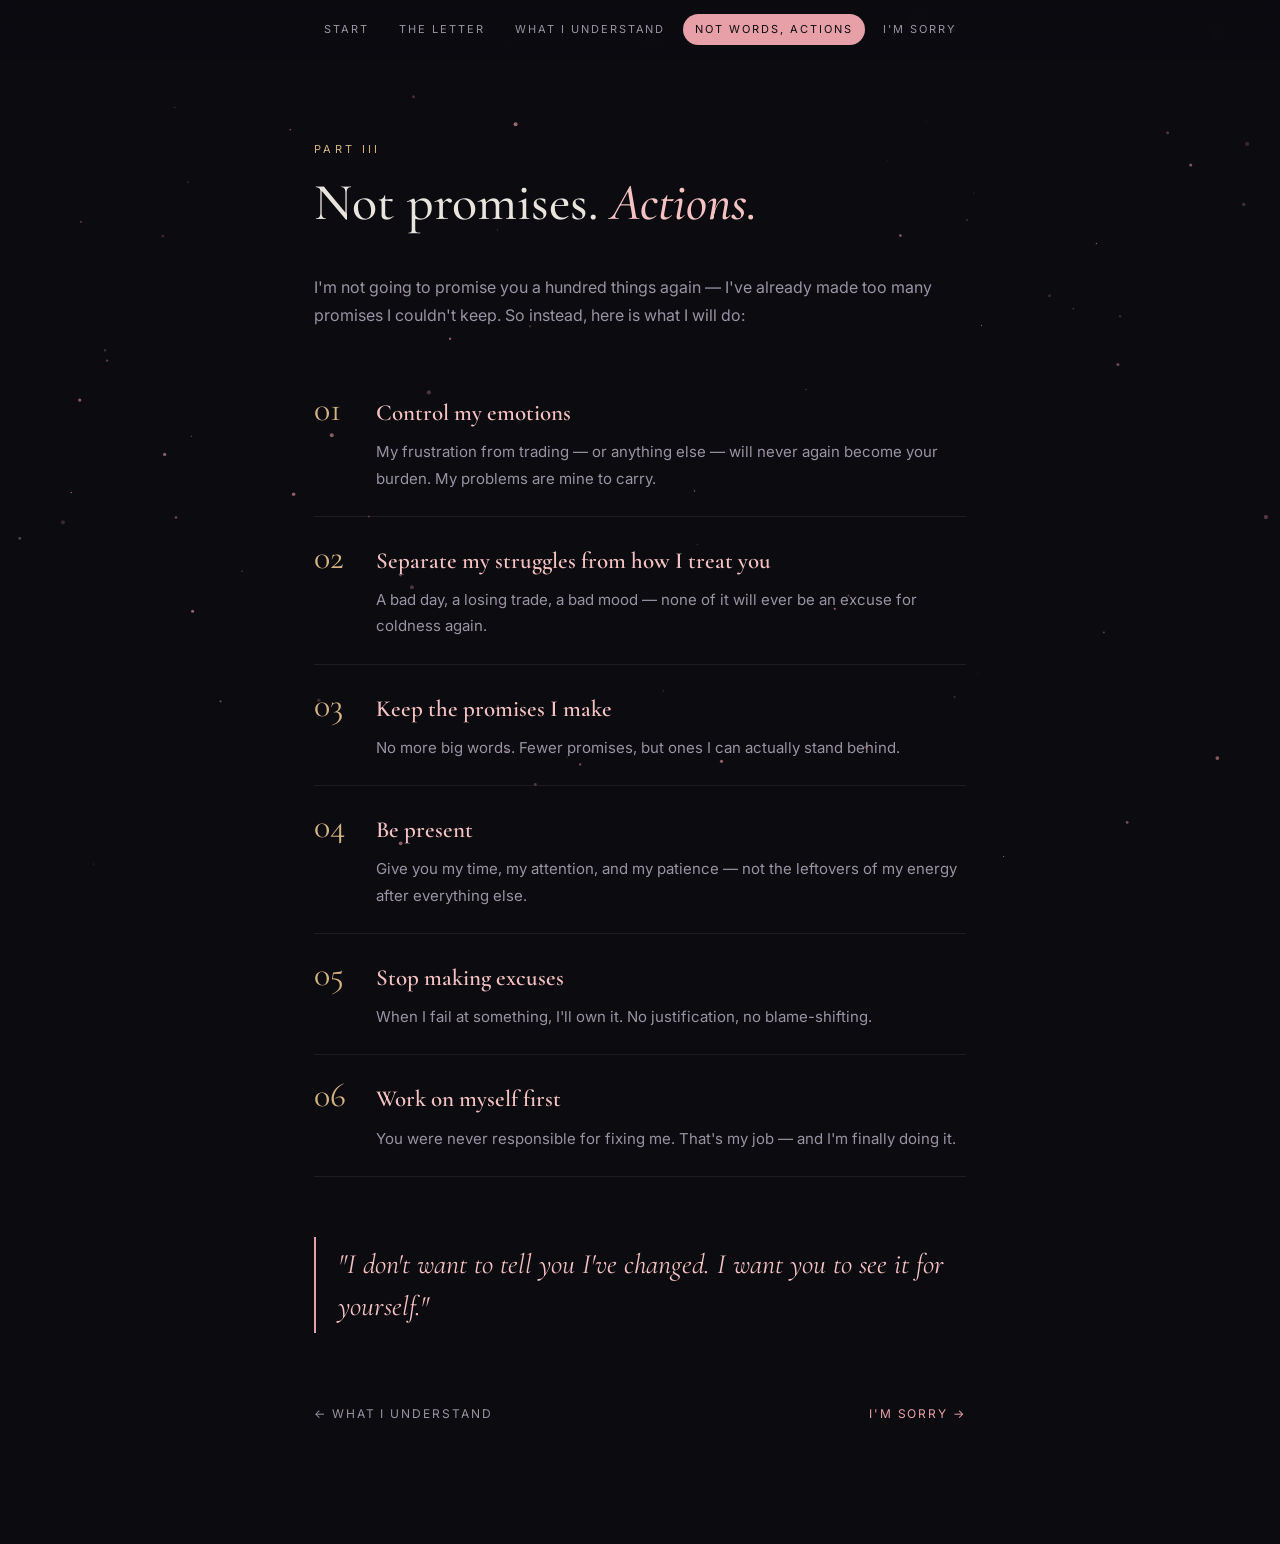
==== actions.html @ 15f601dc "first commit" ====
<!DOCTYPE html>
<html lang="en">
<head>
<meta charset="UTF-8">
<meta name="viewport" content="width=device-width, initial-scale=1.0">
<title>Not Words, Actions — For Nurai</title>
<link rel="preconnect" href="https://fonts.googleapis.com">
<link href="https://fonts.googleapis.com/css2?family=Cormorant+Garamond:ital,wght@0,400;0,500;0,600;1,400;1,500&family=Inter:wght@300;400;500&display=swap" rel="stylesheet">
<link rel="stylesheet" href="css/style.css">
</head>
<body>
<canvas id="stars"></canvas>
<nav>
  <a href="index.html">Start</a>
  <a href="letter.html">The Letter</a>
  <a href="understand.html">What I Understand</a>
  <a href="actions.html" class="active">Not Words, Actions</a>
  <a href="sorry.html">I'm Sorry</a>
</nav>

<div class="page">
  <div class="kicker reveal">Part III</div>
  <h2 class="reveal">Not promises. <em>Actions.</em></h2>
  <p class="reveal" style="color:var(--muted);margin-bottom:40px">I'm not going to promise you a hundred things again — I've already made too many promises I couldn't keep. So instead, here is what I will do:</p>
  <div>
    <div class="action reveal"><div class="num">01</div><div><h3>Control my emotions</h3><p>My frustration from trading — or anything else — will never again become your burden. My problems are mine to carry.</p></div></div>
    <div class="action reveal"><div class="num">02</div><div><h3>Separate my struggles from how I treat you</h3><p>A bad day, a losing trade, a bad mood — none of it will ever be an excuse for coldness again.</p></div></div>
    <div class="action reveal"><div class="num">03</div><div><h3>Keep the promises I make</h3><p>No more big words. Fewer promises, but ones I can actually stand behind.</p></div></div>
    <div class="action reveal"><div class="num">04</div><div><h3>Be present</h3><p>Give you my time, my attention, and my patience — not the leftovers of my energy after everything else.</p></div></div>
    <div class="action reveal"><div class="num">05</div><div><h3>Stop making excuses</h3><p>When I fail at something, I'll own it. No justification, no blame-shifting.</p></div></div>
    <div class="action reveal"><div class="num">06</div><div><h3>Work on myself first</h3><p>You were never responsible for fixing me. That's my job — and I'm finally doing it.</p></div></div>
  </div>
  <div class="quote reveal" style="margin-top:60px">"I don't want to tell you I've changed. I want you to see it for yourself."</div>
  <div class="pager">
  <a href="understand.html">← What I Understand</a>
  <a href="sorry.html" class="next">I'm Sorry →</a>
</div>
</div>

<script src="js/main.js"></script>
</body>
</html>
---- css/style.css ----
:root{
  --bg:#0b0b10; --bg2:#12121a; --ink:#e9e4de; --muted:#9a93a3;
  --rose:#e8a0a8; --rose2:#f4c2c2; --gold:#d4b483;
  --serif:'Cormorant Garamond',Georgia,serif; --sans:'Inter',system-ui,sans-serif;
}
*{margin:0;padding:0;box-sizing:border-box}
html{scroll-behavior:smooth}
body{background:var(--bg);color:var(--ink);font-family:var(--sans);
  line-height:1.75;-webkit-font-smoothing:antialiased;overflow-x:hidden}
#stars{position:fixed;inset:0;z-index:0;pointer-events:none}
.wrap{position:relative;z-index:1;max-width:760px;margin:0 auto;padding:0 24px}

/* nav */
nav{position:fixed;top:0;left:0;right:0;z-index:10;
  display:flex;justify-content:center;gap:6px;padding:14px 10px;
  background:linear-gradient(180deg,rgba(11,11,16,.92),rgba(11,11,16,0));
  backdrop-filter:blur(6px);flex-wrap:wrap}
nav a{font-size:11px;letter-spacing:.18em;text-transform:uppercase;
  color:var(--muted);text-decoration:none;padding:6px 12px;border-radius:99px;
  transition:all .3s}
nav a:hover{color:var(--rose2)}
nav a.active{color:var(--bg);background:var(--rose)}

/* hero */
.hero{min-height:100vh;display:flex;flex-direction:column;justify-content:center;align-items:center;text-align:center;padding:100px 24px 60px}
.hero h1{font-family:var(--serif);font-weight:500;font-size:clamp(56px,12vw,120px);
  line-height:1;background:linear-gradient(120deg,var(--rose2),var(--gold));
  -webkit-background-clip:text;background-clip:text;color:transparent}
.hero .sub{margin-top:22px;color:var(--muted);font-size:15px;max-width:460px}
.pulse{width:10px;height:10px;border-radius:50%;background:var(--rose);
  margin:34px auto 0;animation:pulse 2s infinite}
@keyframes pulse{0%{box-shadow:0 0 0 0 rgba(232,160,168,.6)}70%{box-shadow:0 0 0 22px rgba(232,160,168,0)}100%{box-shadow:0 0 0 0 rgba(232,160,168,0)}}

.btn{display:inline-block;margin-top:44px;padding:15px 42px;border:1px solid var(--rose);
  color:var(--rose2);text-decoration:none;border-radius:99px;font-size:13px;
  letter-spacing:.22em;text-transform:uppercase;transition:all .4s}
.btn:hover{background:var(--rose);color:var(--bg);box-shadow:0 0 40px rgba(232,160,168,.35)}

/* letter pages */
.page{max-width:700px;margin:0 auto;padding:140px 24px 120px}
.kicker{font-size:11px;letter-spacing:.3em;text-transform:uppercase;color:var(--gold);margin-bottom:14px}
.page h2{font-family:var(--serif);font-weight:500;font-size:clamp(34px,6vw,52px);line-height:1.15;margin-bottom:40px}
.page h2 em{color:var(--rose2);font-style:italic}
.letter p{font-family:var(--serif);font-size:clamp(19px,2.6vw,23px);line-height:1.85;color:#ddd6d0;margin-bottom:30px}
.letter p:first-of-type::first-letter{font-size:2.2em;color:var(--rose);float:left;line-height:1;margin:6px 10px 0 0}
.letter strong{color:var(--rose2);font-weight:600}
.divider{text-align:center;color:var(--rose);letter-spacing:1em;margin:50px 0;font-size:12px;opacity:.7}

/* quote cards */
.quote{border-left:2px solid var(--rose);padding:6px 0 6px 22px;margin:44px 0;
  font-family:var(--serif);font-style:italic;font-size:clamp(22px,3.4vw,28px);color:var(--rose2);line-height:1.5}

/* actions list */
.action{display:flex;gap:18px;align-items:flex-start;padding:24px 0;border-bottom:1px solid rgba(233,228,222,.08)}
.action .num{font-family:var(--serif);font-size:34px;color:var(--gold);line-height:1;min-width:44px}
.action h3{font-family:var(--serif);font-size:23px;font-weight:600;color:var(--rose2);margin-bottom:6px}
.action p{color:var(--muted);font-size:15px}

/* final */
.final{text-align:center;min-height:100vh;display:flex;flex-direction:column;justify-content:center}
.final h2{font-family:var(--serif);font-weight:500;font-size:clamp(44px,9vw,90px);line-height:1.1;
  background:linear-gradient(120deg,var(--rose2),var(--gold));-webkit-background-clip:text;background-clip:text;color:transparent}
.final p{color:var(--muted);max-width:480px;margin:30px auto 0;font-size:15px}
.heart{display:inline-block;font-size:34px;animation:beat 1.4s infinite ease-in-out;margin-top:40px}
@keyframes beat{0%,100%{transform:scale(1)}25%{transform:scale(1.18)}40%{transform:scale(1)}}

/* reveal */
.reveal{opacity:0;transform:translateY(34px);transition:opacity .9s ease,transform .9s ease}
.reveal.visible{opacity:1;transform:none}

.pager{display:flex;justify-content:space-between;margin-top:70px;gap:12px;flex-wrap:wrap}
.pager a{font-size:12px;letter-spacing:.16em;text-transform:uppercase;color:var(--muted);text-decoration:none;transition:color .3s}
.pager a:hover{color:var(--rose2)}
.pager a.next{color:var(--rose)}
footer{text-align:center;padding:40px 20px;color:#5c5666;font-size:11px;letter-spacing:.2em;text-transform:uppercase}
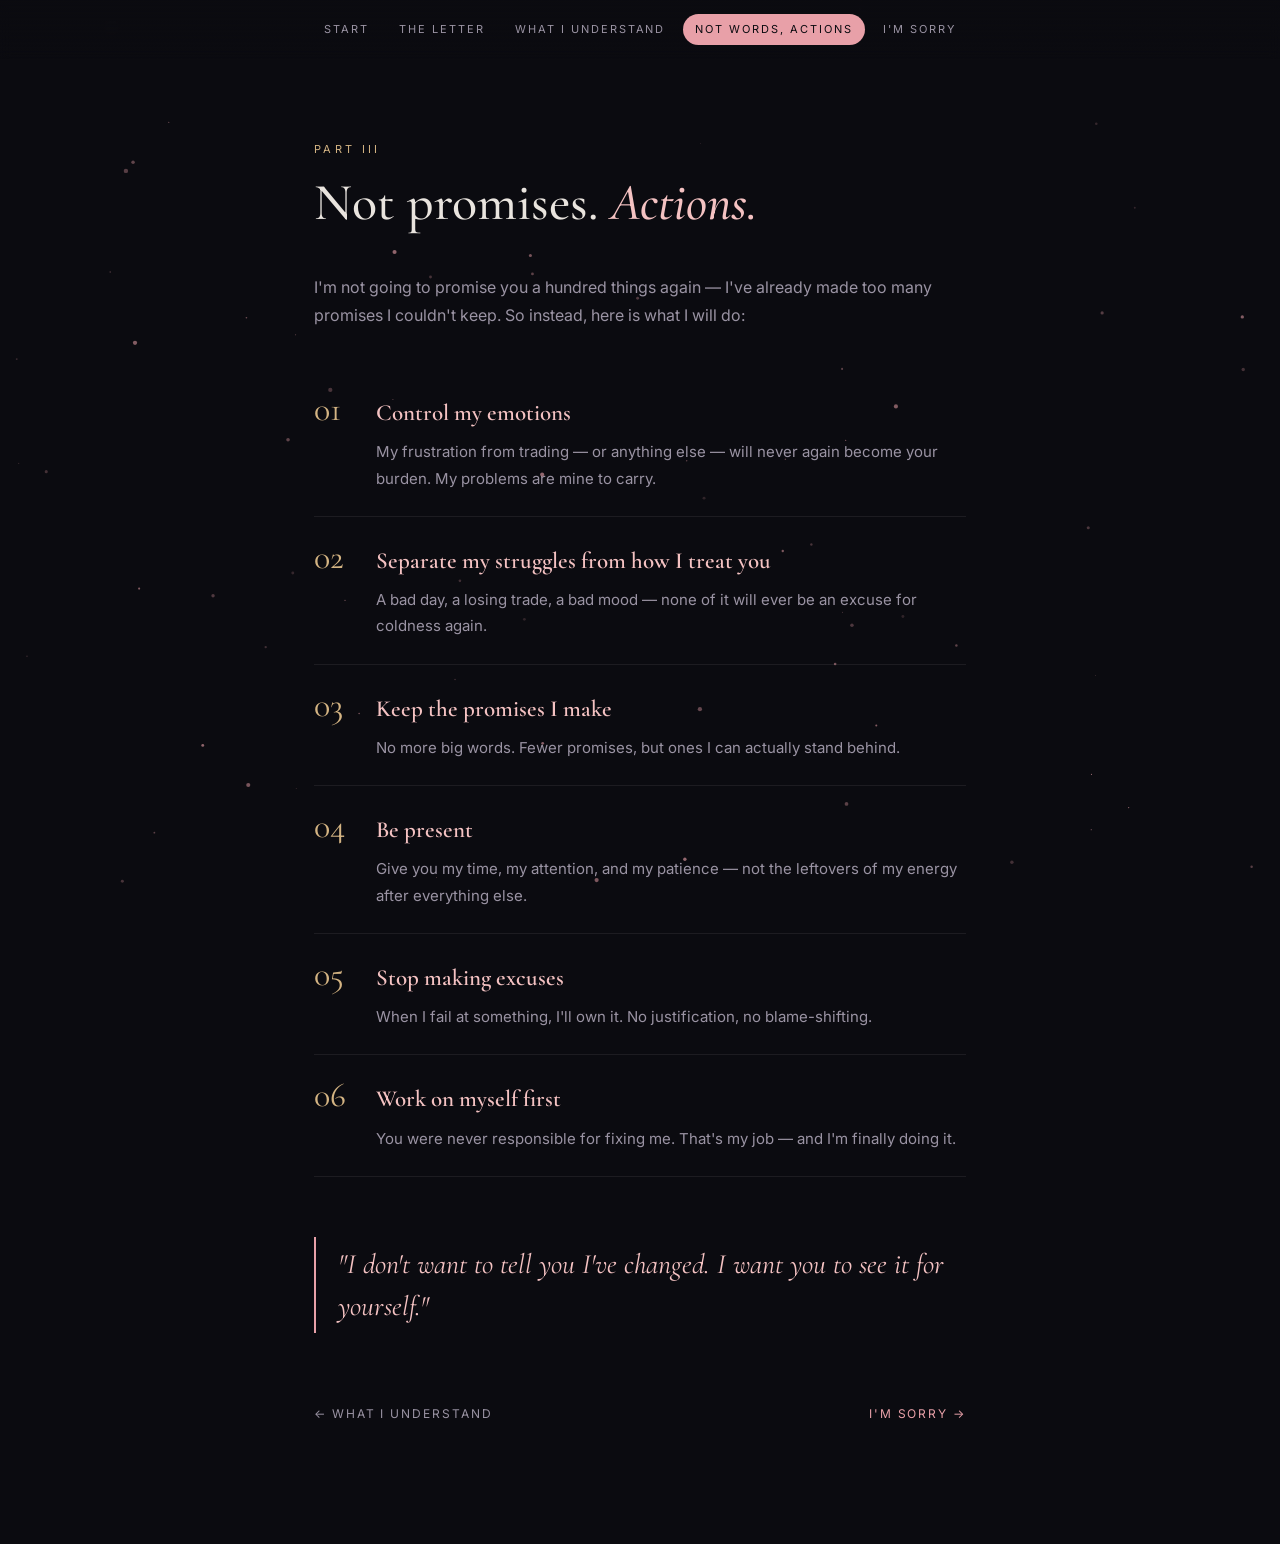
==== commit 83b52a41: "i will update smth here" ====
--- a/actions.html
+++ b/actions.html
@@ -1,42 +1,105 @@
-<!DOCTYPE html>
+<!doctype html>
 <html lang="en">
-<head>
-<meta charset="UTF-8">
-<meta name="viewport" content="width=device-width, initial-scale=1.0">
-<title>Not Words, Actions — For Nurai</title>
-<link rel="preconnect" href="https://fonts.googleapis.com">
-<link href="https://fonts.googleapis.com/css2?family=Cormorant+Garamond:ital,wght@0,400;0,500;0,600;1,400;1,500&family=Inter:wght@300;400;500&display=swap" rel="stylesheet">
-<link rel="stylesheet" href="css/style.css">
-</head>
-<body>
-<canvas id="stars"></canvas>
-<nav>
-  <a href="index.html">Start</a>
-  <a href="letter.html">The Letter</a>
-  <a href="understand.html">What I Understand</a>
-  <a href="actions.html" class="active">Not Words, Actions</a>
-  <a href="sorry.html">I'm Sorry</a>
-</nav>
+  <head>
+    <meta charset="UTF-8" />
+    <meta name="viewport" content="width=device-width, initial-scale=1.0" />
+    <title>Not Words, Actions — For Nurai</title>
+    <link rel="preconnect" href="https://fonts.googleapis.com" />
+    <link
+      href="https://fonts.googleapis.com/css2?family=Cormorant+Garamond:ital,wght@0,400;0,500;0,600;1,400;1,500&family=Inter:wght@300;400;500&display=swap"
+      rel="stylesheet"
+    />
+    <link rel="stylesheet" href="css/style.css" />
+  </head>
+  <body>
+    <canvas id="stars"></canvas>
+    <nav>
+      <a href="index.html">Start</a>
+      <a href="letter.html">The Letter</a>
+      <a href="understand.html">What I Understand</a>
+      <a href="actions.html" class="active">Not Words, Actions</a>
+      <a href="sorry.html">I'm Sorry</a>
+    </nav>
 
-<div class="page">
-  <div class="kicker reveal">Part III</div>
-  <h2 class="reveal">Not promises. <em>Actions.</em></h2>
-  <p class="reveal" style="color:var(--muted);margin-bottom:40px">I'm not going to promise you a hundred things again — I've already made too many promises I couldn't keep. So instead, here is what I will do:</p>
-  <div>
-    <div class="action reveal"><div class="num">01</div><div><h3>Control my emotions</h3><p>My frustration from trading — or anything else — will never again become your burden. My problems are mine to carry.</p></div></div>
-    <div class="action reveal"><div class="num">02</div><div><h3>Separate my struggles from how I treat you</h3><p>A bad day, a losing trade, a bad mood — none of it will ever be an excuse for coldness again.</p></div></div>
-    <div class="action reveal"><div class="num">03</div><div><h3>Keep the promises I make</h3><p>No more big words. Fewer promises, but ones I can actually stand behind.</p></div></div>
-    <div class="action reveal"><div class="num">04</div><div><h3>Be present</h3><p>Give you my time, my attention, and my patience — not the leftovers of my energy after everything else.</p></div></div>
-    <div class="action reveal"><div class="num">05</div><div><h3>Stop making excuses</h3><p>When I fail at something, I'll own it. No justification, no blame-shifting.</p></div></div>
-    <div class="action reveal"><div class="num">06</div><div><h3>Work on myself first</h3><p>You were never responsible for fixing me. That's my job — and I'm finally doing it.</p></div></div>
-  </div>
-  <div class="quote reveal" style="margin-top:60px">"I don't want to tell you I've changed. I want you to see it for yourself."</div>
-  <div class="pager">
-  <a href="understand.html">← What I Understand</a>
-  <a href="sorry.html" class="next">I'm Sorry →</a>
-</div>
-</div>
+    <div class="page">
+      <div class="kicker reveal">Part III</div>
+      <h2 class="reveal">Not promises. <em>Actions.</em></h2>
+      <p class="reveal" style="color: var(--muted); margin-bottom: 40px">
+        I'm not going to promise you a hundred things again — I've already made
+        too many promises I couldn't keep. So instead, here is what I will do:
+      </p>
+      <div>
+        <div class="action reveal">
+          <div class="num">01</div>
+          <div>
+            <h3>Control my emotions</h3>
+            <p>
+              My frustration from trading — or anything else — will never again
+              become your burden. My problems are mine to carry.
+            </p>
+          </div>
+        </div>
+        <div class="action reveal">
+          <div class="num">02</div>
+          <div>
+            <h3>Separate my struggles from how I treat you</h3>
+            <p>
+              A bad day, a losing trade, a bad mood — none of it will ever be an
+              excuse for coldness again.
+            </p>
+          </div>
+        </div>
+        <div class="action reveal">
+          <div class="num">03</div>
+          <div>
+            <h3>Keep the promises I make</h3>
+            <p>
+              No more big words. Fewer promises, but ones I can actually stand
+              behind.
+            </p>
+          </div>
+        </div>
+        <div class="action reveal">
+          <div class="num">04</div>
+          <div>
+            <h3>Be present</h3>
+            <p>
+              Give you my time, my attention, and my patience — not the
+              leftovers of my energy after everything else.
+            </p>
+          </div>
+        </div>
+        <div class="action reveal">
+          <div class="num">05</div>
+          <div>
+            <h3>Stop making excuses</h3>
+            <p>
+              When I fail at something, I'll own it. No justification, no
+              blame-shifting.
+            </p>
+          </div>
+        </div>
+        <div class="action reveal">
+          <div class="num">06</div>
+          <div>
+            <h3>Work on myself first</h3>
+            <p>
+              You were never responsible for fixing me. That's my job — and I'm
+              finally doing it.
+            </p>
+          </div>
+        </div>
+      </div>
+      <div class="quote reveal" style="margin-top: 60px">
+        "I don't want to tell you I've changed. I want you to see it for
+        yourself."
+      </div>
+      <div class="pager">
+        <a href="understand.html">← What I Understand</a>
+        <a href="sorry.html" class="next">I'm Sorry →</a>
+      </div>
+    </div>
 
-<script src="js/main.js"></script>
-</body>
-</html>+    <script src="js/main.js"></script>
+  </body>
+</html>
--- a/css/style.css
+++ b/css/style.css
@@ -1,76 +1,318 @@
-
-:root{
-  --bg:#0b0b10; --bg2:#12121a; --ink:#e9e4de; --muted:#9a93a3;
-  --rose:#e8a0a8; --rose2:#f4c2c2; --gold:#d4b483;
-  --serif:'Cormorant Garamond',Georgia,serif; --sans:'Inter',system-ui,sans-serif;
-}
-*{margin:0;padding:0;box-sizing:border-box}
-html{scroll-behavior:smooth}
-body{background:var(--bg);color:var(--ink);font-family:var(--sans);
-  line-height:1.75;-webkit-font-smoothing:antialiased;overflow-x:hidden}
-#stars{position:fixed;inset:0;z-index:0;pointer-events:none}
-.wrap{position:relative;z-index:1;max-width:760px;margin:0 auto;padding:0 24px}
+:root {
+  --bg: #0b0b10;
+  --bg2: #12121a;
+  --ink: #e9e4de;
+  --muted: #9a93a3;
+  --rose: #e8a0a8;
+  --rose2: #f4c2c2;
+  --gold: #d4b483;
+  --serif: "Cormorant Garamond", Georgia, serif;
+  --sans: "Inter", system-ui, sans-serif;
+}
+* {
+  margin: 0;
+  padding: 0;
+  box-sizing: border-box;
+}
+html {
+  scroll-behavior: smooth;
+}
+body {
+  background: var(--bg);
+  color: var(--ink);
+  font-family: var(--sans);
+  line-height: 1.75;
+  -webkit-font-smoothing: antialiased;
+  overflow-x: hidden;
+}
+#stars {
+  position: fixed;
+  inset: 0;
+  z-index: 0;
+  pointer-events: none;
+}
+.wrap {
+  position: relative;
+  z-index: 1;
+  max-width: 760px;
+  margin: 0 auto;
+  padding: 0 24px;
+}
 
 /* nav */
-nav{position:fixed;top:0;left:0;right:0;z-index:10;
-  display:flex;justify-content:center;gap:6px;padding:14px 10px;
-  background:linear-gradient(180deg,rgba(11,11,16,.92),rgba(11,11,16,0));
-  backdrop-filter:blur(6px);flex-wrap:wrap}
-nav a{font-size:11px;letter-spacing:.18em;text-transform:uppercase;
-  color:var(--muted);text-decoration:none;padding:6px 12px;border-radius:99px;
-  transition:all .3s}
-nav a:hover{color:var(--rose2)}
-nav a.active{color:var(--bg);background:var(--rose)}
+nav {
+  position: fixed;
+  top: 0;
+  left: 0;
+  right: 0;
+  z-index: 10;
+  display: flex;
+  justify-content: center;
+  gap: 6px;
+  padding: 14px 10px;
+  background: linear-gradient(
+    180deg,
+    rgba(11, 11, 16, 0.92),
+    rgba(11, 11, 16, 0)
+  );
+  backdrop-filter: blur(6px);
+  flex-wrap: wrap;
+}
+nav a {
+  font-size: 11px;
+  letter-spacing: 0.18em;
+  text-transform: uppercase;
+  color: var(--muted);
+  text-decoration: none;
+  padding: 6px 12px;
+  border-radius: 99px;
+  transition: all 0.3s;
+}
+nav a:hover {
+  color: var(--rose2);
+}
+nav a.active {
+  color: var(--bg);
+  background: var(--rose);
+}
 
 /* hero */
-.hero{min-height:100vh;display:flex;flex-direction:column;justify-content:center;align-items:center;text-align:center;padding:100px 24px 60px}
-.hero h1{font-family:var(--serif);font-weight:500;font-size:clamp(56px,12vw,120px);
-  line-height:1;background:linear-gradient(120deg,var(--rose2),var(--gold));
-  -webkit-background-clip:text;background-clip:text;color:transparent}
-.hero .sub{margin-top:22px;color:var(--muted);font-size:15px;max-width:460px}
-.pulse{width:10px;height:10px;border-radius:50%;background:var(--rose);
-  margin:34px auto 0;animation:pulse 2s infinite}
-@keyframes pulse{0%{box-shadow:0 0 0 0 rgba(232,160,168,.6)}70%{box-shadow:0 0 0 22px rgba(232,160,168,0)}100%{box-shadow:0 0 0 0 rgba(232,160,168,0)}}
-
-.btn{display:inline-block;margin-top:44px;padding:15px 42px;border:1px solid var(--rose);
-  color:var(--rose2);text-decoration:none;border-radius:99px;font-size:13px;
-  letter-spacing:.22em;text-transform:uppercase;transition:all .4s}
-.btn:hover{background:var(--rose);color:var(--bg);box-shadow:0 0 40px rgba(232,160,168,.35)}
+.hero {
+  min-height: 100vh;
+  display: flex;
+  flex-direction: column;
+  justify-content: center;
+  align-items: center;
+  text-align: center;
+  padding: 100px 24px 60px;
+}
+.hero h1 {
+  font-family: var(--serif);
+  font-weight: 500;
+  font-size: clamp(56px, 12vw, 120px);
+  line-height: 1;
+  background: linear-gradient(120deg, var(--rose2), var(--gold));
+  -webkit-background-clip: text;
+  background-clip: text;
+  color: transparent;
+}
+.hero .sub {
+  margin-top: 22px;
+  color: var(--muted);
+  font-size: 15px;
+  max-width: 460px;
+}
+.pulse {
+  width: 10px;
+  height: 10px;
+  border-radius: 50%;
+  background: var(--rose);
+  margin: 34px auto 0;
+  animation: pulse 2s infinite;
+}
+@keyframes pulse {
+  0% {
+    box-shadow: 0 0 0 0 rgba(232, 160, 168, 0.6);
+  }
+  70% {
+    box-shadow: 0 0 0 22px rgba(232, 160, 168, 0);
+  }
+  100% {
+    box-shadow: 0 0 0 0 rgba(232, 160, 168, 0);
+  }
+}
+
+.btn {
+  display: inline-block;
+  margin-top: 44px;
+  padding: 15px 42px;
+  border: 1px solid var(--rose);
+  color: var(--rose2);
+  text-decoration: none;
+  border-radius: 99px;
+  font-size: 13px;
+  letter-spacing: 0.22em;
+  text-transform: uppercase;
+  transition: all 0.4s;
+}
+.btn:hover {
+  background: var(--rose);
+  color: var(--bg);
+  box-shadow: 0 0 40px rgba(232, 160, 168, 0.35);
+}
 
 /* letter pages */
-.page{max-width:700px;margin:0 auto;padding:140px 24px 120px}
-.kicker{font-size:11px;letter-spacing:.3em;text-transform:uppercase;color:var(--gold);margin-bottom:14px}
-.page h2{font-family:var(--serif);font-weight:500;font-size:clamp(34px,6vw,52px);line-height:1.15;margin-bottom:40px}
-.page h2 em{color:var(--rose2);font-style:italic}
-.letter p{font-family:var(--serif);font-size:clamp(19px,2.6vw,23px);line-height:1.85;color:#ddd6d0;margin-bottom:30px}
-.letter p:first-of-type::first-letter{font-size:2.2em;color:var(--rose);float:left;line-height:1;margin:6px 10px 0 0}
-.letter strong{color:var(--rose2);font-weight:600}
-.divider{text-align:center;color:var(--rose);letter-spacing:1em;margin:50px 0;font-size:12px;opacity:.7}
+.page {
+  max-width: 700px;
+  margin: 0 auto;
+  padding: 140px 24px 120px;
+}
+.kicker {
+  font-size: 11px;
+  letter-spacing: 0.3em;
+  text-transform: uppercase;
+  color: var(--gold);
+  margin-bottom: 14px;
+}
+.page h2 {
+  font-family: var(--serif);
+  font-weight: 500;
+  font-size: clamp(34px, 6vw, 52px);
+  line-height: 1.15;
+  margin-bottom: 40px;
+}
+.page h2 em {
+  color: var(--rose2);
+  font-style: italic;
+}
+.letter p {
+  font-family: var(--serif);
+  font-size: clamp(19px, 2.6vw, 23px);
+  line-height: 1.85;
+  color: #ddd6d0;
+  margin-bottom: 30px;
+}
+.letter p:first-of-type::first-letter {
+  font-size: 2.2em;
+  color: var(--rose);
+  float: left;
+  line-height: 1;
+  margin: 6px 10px 0 0;
+}
+.letter strong {
+  color: var(--rose2);
+  font-weight: 600;
+}
+.divider {
+  text-align: center;
+  color: var(--rose);
+  letter-spacing: 1em;
+  margin: 50px 0;
+  font-size: 12px;
+  opacity: 0.7;
+}
 
 /* quote cards */
-.quote{border-left:2px solid var(--rose);padding:6px 0 6px 22px;margin:44px 0;
-  font-family:var(--serif);font-style:italic;font-size:clamp(22px,3.4vw,28px);color:var(--rose2);line-height:1.5}
+.quote {
+  border-left: 2px solid var(--rose);
+  padding: 6px 0 6px 22px;
+  margin: 44px 0;
+  font-family: var(--serif);
+  font-style: italic;
+  font-size: clamp(22px, 3.4vw, 28px);
+  color: var(--rose2);
+  line-height: 1.5;
+}
 
 /* actions list */
-.action{display:flex;gap:18px;align-items:flex-start;padding:24px 0;border-bottom:1px solid rgba(233,228,222,.08)}
-.action .num{font-family:var(--serif);font-size:34px;color:var(--gold);line-height:1;min-width:44px}
-.action h3{font-family:var(--serif);font-size:23px;font-weight:600;color:var(--rose2);margin-bottom:6px}
-.action p{color:var(--muted);font-size:15px}
+.action {
+  display: flex;
+  gap: 18px;
+  align-items: flex-start;
+  padding: 24px 0;
+  border-bottom: 1px solid rgba(233, 228, 222, 0.08);
+}
+.action .num {
+  font-family: var(--serif);
+  font-size: 34px;
+  color: var(--gold);
+  line-height: 1;
+  min-width: 44px;
+}
+.action h3 {
+  font-family: var(--serif);
+  font-size: 23px;
+  font-weight: 600;
+  color: var(--rose2);
+  margin-bottom: 6px;
+}
+.action p {
+  color: var(--muted);
+  font-size: 15px;
+}
 
 /* final */
-.final{text-align:center;min-height:100vh;display:flex;flex-direction:column;justify-content:center}
-.final h2{font-family:var(--serif);font-weight:500;font-size:clamp(44px,9vw,90px);line-height:1.1;
-  background:linear-gradient(120deg,var(--rose2),var(--gold));-webkit-background-clip:text;background-clip:text;color:transparent}
-.final p{color:var(--muted);max-width:480px;margin:30px auto 0;font-size:15px}
-.heart{display:inline-block;font-size:34px;animation:beat 1.4s infinite ease-in-out;margin-top:40px}
-@keyframes beat{0%,100%{transform:scale(1)}25%{transform:scale(1.18)}40%{transform:scale(1)}}
+.final {
+  text-align: center;
+  min-height: 100vh;
+  display: flex;
+  flex-direction: column;
+  justify-content: center;
+}
+.final h2 {
+  font-family: var(--serif);
+  font-weight: 500;
+  font-size: clamp(44px, 9vw, 90px);
+  line-height: 1.1;
+  background: linear-gradient(120deg, var(--rose2), var(--gold));
+  -webkit-background-clip: text;
+  background-clip: text;
+  color: transparent;
+}
+.final p {
+  color: var(--muted);
+  max-width: 480px;
+  margin: 30px auto 0;
+  font-size: 15px;
+}
+.heart {
+  display: inline-block;
+  font-size: 34px;
+  animation: beat 1.4s infinite ease-in-out;
+  margin-top: 40px;
+}
+@keyframes beat {
+  0%,
+  100% {
+    transform: scale(1);
+  }
+  25% {
+    transform: scale(1.18);
+  }
+  40% {
+    transform: scale(1);
+  }
+}
 
 /* reveal */
-.reveal{opacity:0;transform:translateY(34px);transition:opacity .9s ease,transform .9s ease}
-.reveal.visible{opacity:1;transform:none}
-
-.pager{display:flex;justify-content:space-between;margin-top:70px;gap:12px;flex-wrap:wrap}
-.pager a{font-size:12px;letter-spacing:.16em;text-transform:uppercase;color:var(--muted);text-decoration:none;transition:color .3s}
-.pager a:hover{color:var(--rose2)}
-.pager a.next{color:var(--rose)}
-footer{text-align:center;padding:40px 20px;color:#5c5666;font-size:11px;letter-spacing:.2em;text-transform:uppercase}
+.reveal {
+  opacity: 0;
+  transform: translateY(34px);
+  transition:
+    opacity 0.9s ease,
+    transform 0.9s ease;
+}
+.reveal.visible {
+  opacity: 1;
+  transform: none;
+}
+
+.pager {
+  display: flex;
+  justify-content: space-between;
+  margin-top: 70px;
+  gap: 12px;
+  flex-wrap: wrap;
+}
+.pager a {
+  font-size: 12px;
+  letter-spacing: 0.16em;
+  text-transform: uppercase;
+  color: var(--muted);
+  text-decoration: none;
+  transition: color 0.3s;
+}
+.pager a:hover {
+  color: var(--rose2);
+}
+.pager a.next {
+  color: var(--rose);
+}
+footer {
+  text-align: center;
+  padding: 40px 20px;
+  color: #5c5666;
+  font-size: 11px;
+  letter-spacing: 0.2em;
+  text-transform: uppercase;
+}
